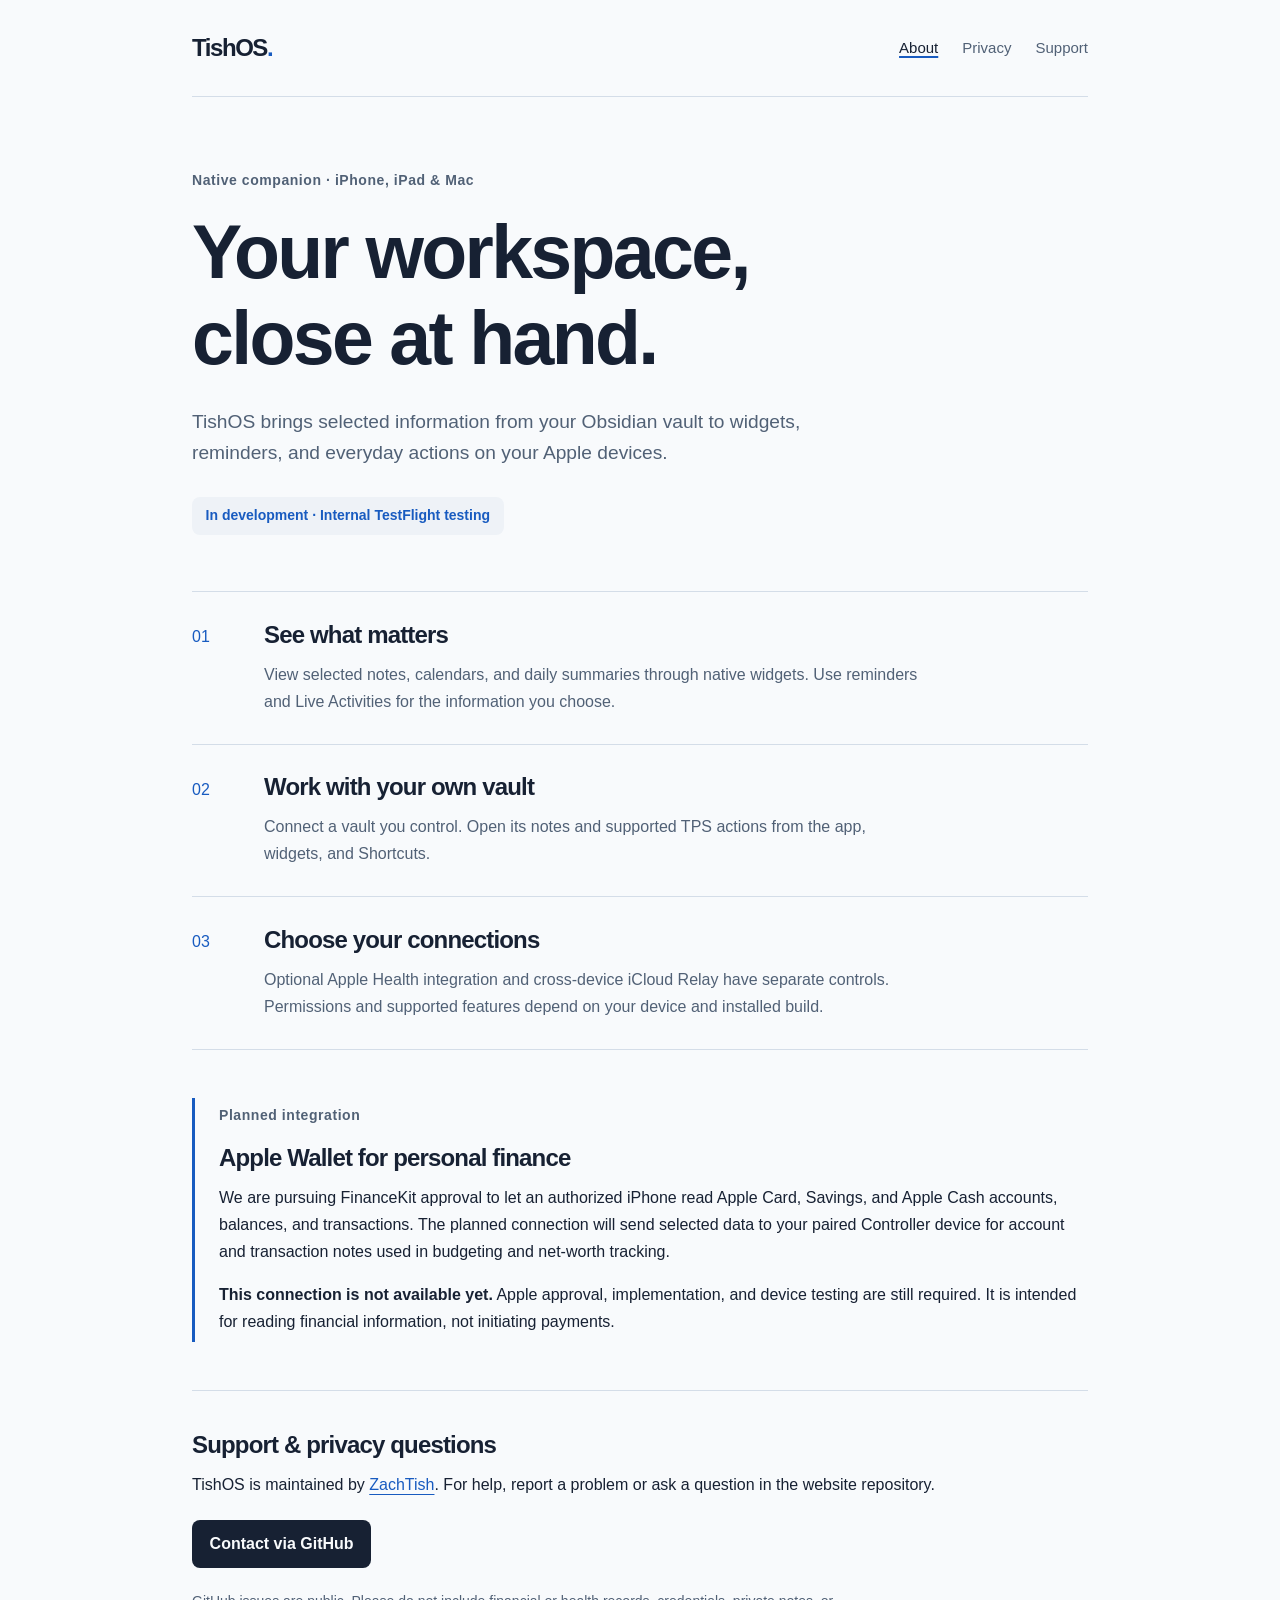
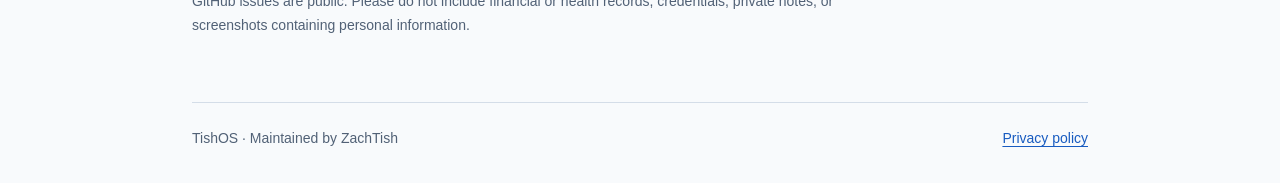
==== docs/index.html @ de70948a "docs: publish TishOS app information and privacy policy" ====
<!doctype html>
<html lang="en">
<head>
  <meta charset="utf-8">
  <meta name="viewport" content="width=device-width, initial-scale=1">
  <meta name="description" content="TishOS is a native companion for a personal Obsidian workspace, with widgets, reminders, and optional connections across your devices.">
  <meta name="referrer" content="no-referrer">
  <title>TishOS — App information</title>
  <link rel="stylesheet" href="styles.css">
</head>
<body>
  <a class="skip-link" href="#main">Skip to content</a>
  <header class="site-header">
    <a class="wordmark" href="./" aria-label="TishOS home">TishOS<span aria-hidden="true">.</span></a>
    <nav aria-label="Main navigation"><a href="./" aria-current="page">About</a><a href="privacy/">Privacy</a><a href="#support">Support</a></nav>
  </header>
  <main id="main">
    <section class="intro" aria-labelledby="title">
      <p class="eyebrow">Native companion · iPhone, iPad &amp; Mac</p>
      <h1 id="title">Your workspace,<br>close at hand.</h1>
      <p class="lead">TishOS brings selected information from your Obsidian vault to widgets, reminders, and everyday actions on your Apple devices.</p>
      <p class="status">In development · Internal TestFlight testing</p>
    </section>
    <section class="feature-list" aria-label="What TishOS does">
      <article><span class="feature-index" aria-hidden="true">01</span><div><h2>See what matters</h2><p>View selected notes, calendars, and daily summaries through native widgets. Use reminders and Live Activities for the information you choose.</p></div></article>
      <article><span class="feature-index" aria-hidden="true">02</span><div><h2>Work with your own vault</h2><p>Connect a vault you control. Open its notes and supported TPS actions from the app, widgets, and Shortcuts.</p></div></article>
      <article><span class="feature-index" aria-hidden="true">03</span><div><h2>Choose your connections</h2><p>Optional Apple Health integration and cross-device iCloud Relay have separate controls. Permissions and supported features depend on your device and installed build.</p></div></article>
    </section>
    <section class="future" aria-labelledby="wallet-title">
      <p class="eyebrow">Planned integration</p>
      <h2 id="wallet-title">Apple Wallet for personal finance</h2>
      <p>We are pursuing FinanceKit approval to let an authorized iPhone read Apple Card, Savings, and Apple Cash accounts, balances, and transactions. The planned connection will send selected data to your paired Controller device for account and transaction notes used in budgeting and net-worth tracking.</p>
      <p><strong>This connection is not available yet.</strong> Apple approval, implementation, and device testing are still required. It is intended for reading financial information, not initiating payments.</p>
    </section>
    <section class="support" id="support" aria-labelledby="support-title">
      <h2 id="support-title">Support &amp; privacy questions</h2>
      <p>TishOS is maintained by <a href="https://github.com/ZachTish">ZachTish</a>. For help, report a problem or ask a question in the website repository.</p>
      <p><a class="button" href="https://github.com/ZachTish/tishos-website/issues/new/choose">Contact via GitHub</a></p>
      <p class="small">GitHub issues are public. Please do not include financial or health records, credentials, private notes, or screenshots containing personal information.</p>
    </section>
  </main>
  <footer><span>TishOS · Maintained by ZachTish</span><a href="privacy/">Privacy policy</a></footer>
</body>
</html>
---- docs/styles.css ----
:root {
  color-scheme: light dark;
  --bg: #f8fafc;
  --surface: #eef2f7;
  --ink: #172133;
  --muted: #516176;
  --line: #d4dde8;
  --accent: #185bc0;
  font-family: -apple-system, BlinkMacSystemFont, "Segoe UI", sans-serif;
  font-size: 100%;
}
* { box-sizing: border-box; }
body { margin: 0; color: var(--ink); background: var(--bg); line-height: 1.7; }
a { color: var(--accent); text-underline-offset: .22em; }
a:hover { text-decoration-thickness: 2px; }
a:focus-visible { outline: 3px solid var(--accent); outline-offset: 5px; border-radius: 3px; }
p, li, a { overflow-wrap: anywhere; }
.site-header, main, footer { width: min(100% - 3rem, 56rem); margin-inline: auto; }
.site-header { display: flex; justify-content: space-between; align-items: center; gap: 1.5rem; padding-block: 1.7rem; border-bottom: 1px solid var(--line); }
.wordmark { color: var(--ink); font-size: 1.5rem; font-weight: 750; letter-spacing: -.06em; text-decoration: none; }
.wordmark span { color: var(--accent); }
nav { display: flex; gap: 1.5rem; flex-wrap: wrap; }
nav a { color: var(--muted); font-size: .9375rem; padding-block: .5rem; text-decoration: none; }
nav a[aria-current="page"] { color: var(--ink); text-decoration: underline; text-decoration-color: var(--accent); text-decoration-thickness: 2px; }
h1, h2 { line-height: 1.15; letter-spacing: -.035em; }
h1 { font-size: clamp(2.6rem, 7vw, 4.7rem); font-weight: 680; margin: .8rem 0 1.5rem; }
h2 { font-size: 1.5rem; margin: 0 0 .75rem; font-weight: 650; }
p { margin: 0 0 1rem; }
.intro { padding-block: 4.5rem 3.5rem; max-width: 44rem; }
.eyebrow { color: var(--muted); font-size: .875rem; font-weight: 600; letter-spacing: .04em; }
.lead { color: var(--muted); font-size: 1.2rem; line-height: 1.65; max-width: 39rem; }
.status { display: inline-block; color: var(--accent); background: var(--surface); font-size: .875rem; font-weight: 600; padding: .45rem .85rem; border-radius: .5rem; margin: .75rem 0 0; }
.feature-list { border-top: 1px solid var(--line); }
.feature-list article { display: grid; grid-template-columns: 3rem 1fr; gap: 1.5rem; padding-block: 1.8rem; border-bottom: 1px solid var(--line); }
.feature-index { font-variant-numeric: tabular-nums; color: var(--accent); padding-top: .15rem; }
.feature-list p { color: var(--muted); margin: 0; max-width: 41rem; }
.future { margin-block: 3rem; border-left: 3px solid var(--accent); padding: .4rem 0 .4rem 1.5rem; }
.future p:last-child { margin-bottom: 0; }
.support { padding-block: 2.5rem 3rem; border-top: 1px solid var(--line); }
.button { display: inline-block; padding: .65rem 1.1rem; margin-block: .4rem; color: var(--bg); background: var(--ink); border-radius: .5rem; font-weight: 600; text-decoration: none; }
.small { font-size: .875rem; color: var(--muted); max-width: 43rem; }
footer { border-top: 1px solid var(--line); padding-block: 1.5rem 2rem; display: flex; flex-wrap: wrap; gap: 1rem; justify-content: space-between; font-size: .875rem; color: var(--muted); }
.policy { max-width: 46rem; padding-bottom: 2rem; }
.policy-heading { padding-block: 3.5rem 1.5rem; }
.policy h1 { font-size: clamp(2.4rem, 6vw, 3.5rem); }
.policy section { margin-top: 2.5rem; }
.policy h2 { font-size: 1.4rem; line-height: 1.35; }
.policy li { padding-left: .25rem; margin-bottom: .65rem; }
.policy ul { padding-left: 1.3rem; }
.skip-link { position: absolute; top: .5rem; left: 1rem; padding: .7rem 1rem; background: var(--bg); border: 2px solid var(--accent); transform: translateY(-200%); z-index: 2; }
.skip-link:focus { transform: translateY(0); }
@media (max-width: 34rem) {
  .site-header, main, footer { width: calc(100% - 2rem); }
  .site-header { gap: .75rem; flex-wrap: wrap; padding-block: 1rem; }
  nav { gap: 1rem; }
  .intro { padding-block: 2.8rem 2.5rem; }
  .feature-list article { grid-template-columns: 1.7rem 1fr; gap: .8rem; }
  .future { padding-left: 1rem; }
  .policy-heading { padding-top: 2.5rem; }
}
@media (prefers-color-scheme: dark) {
  :root { --bg: #121923; --surface: #1c293b; --ink: #eef3fa; --muted: #adbbcd; --line: #344154; --accent: #84b9ff; }
}
@media print {
  :root { color-scheme: light; --bg: white; --ink: black; --muted: #333; --line: #ccc; --accent: #174d8d; }
  .site-header, main, footer { width: 100%; }
  .skip-link, nav { display: none; }
  .policy-heading { padding-top: 1rem; }
  h2 { break-after: avoid; }
}
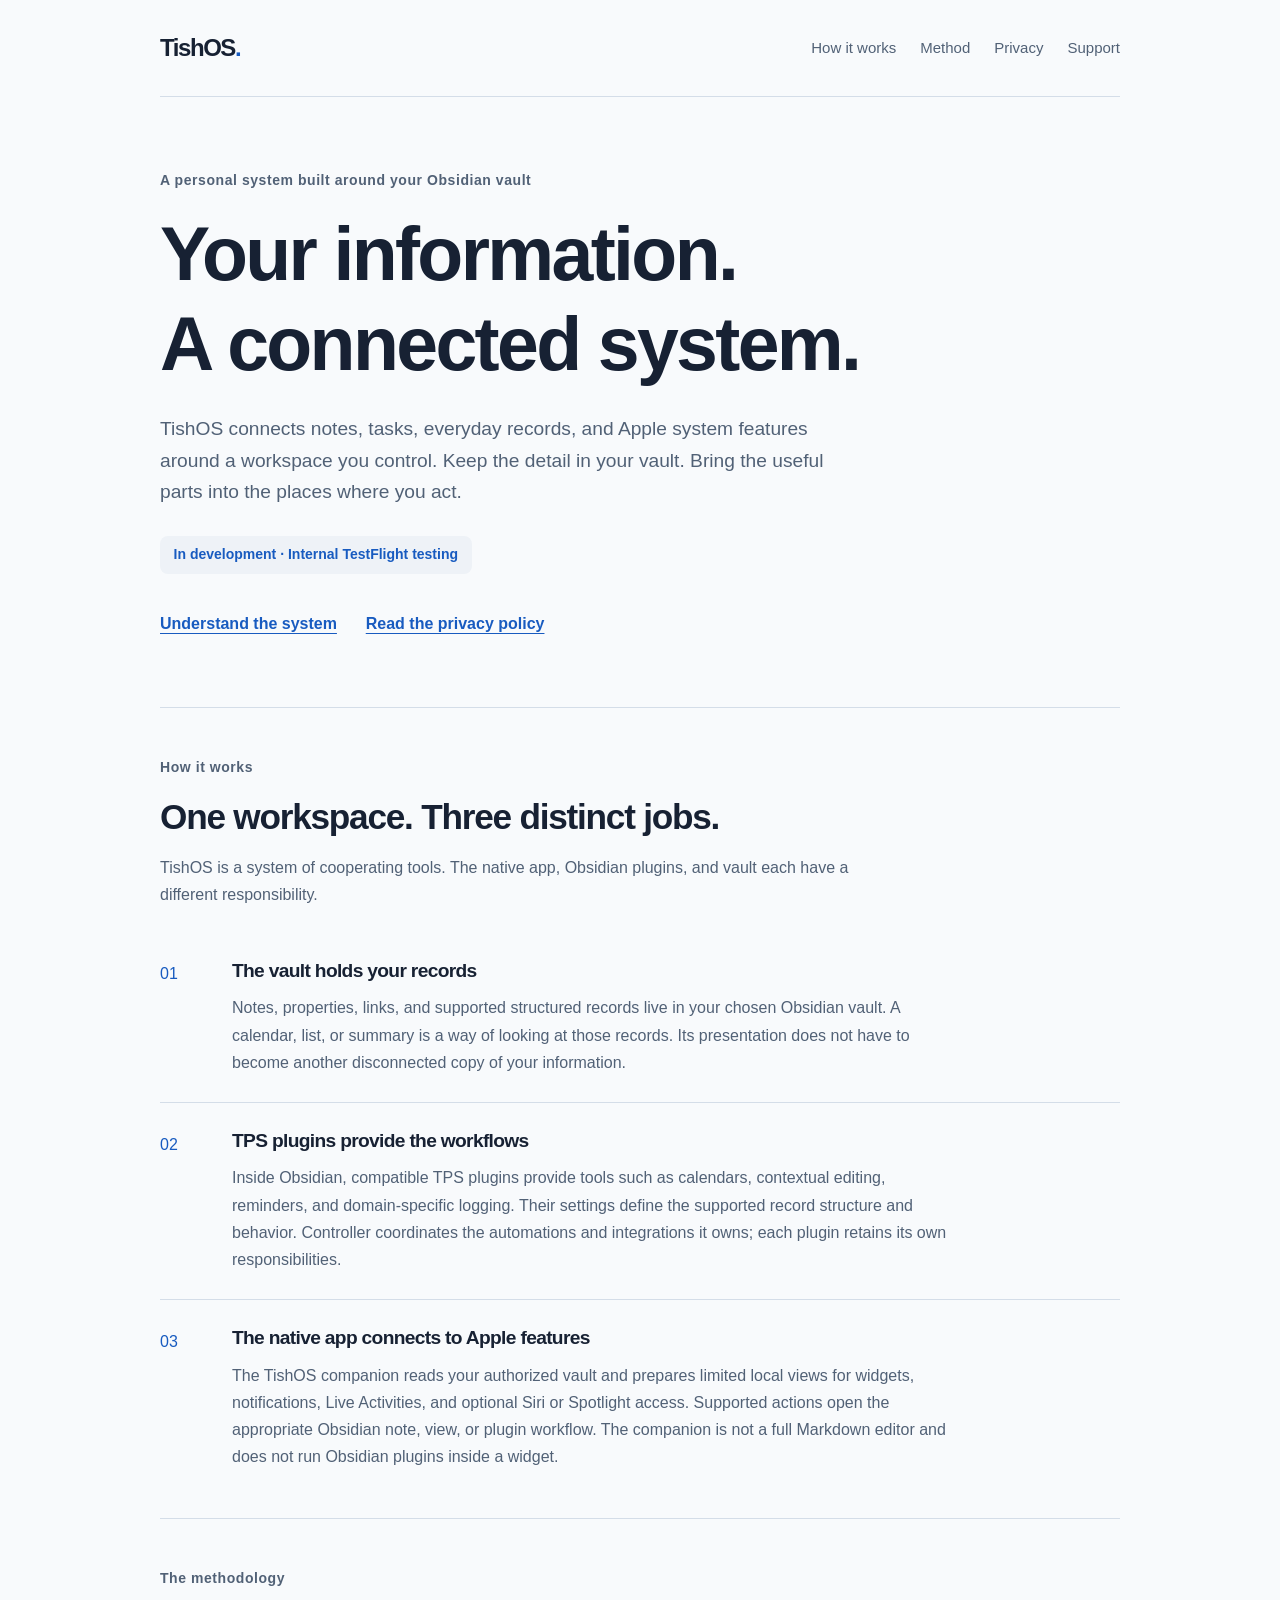
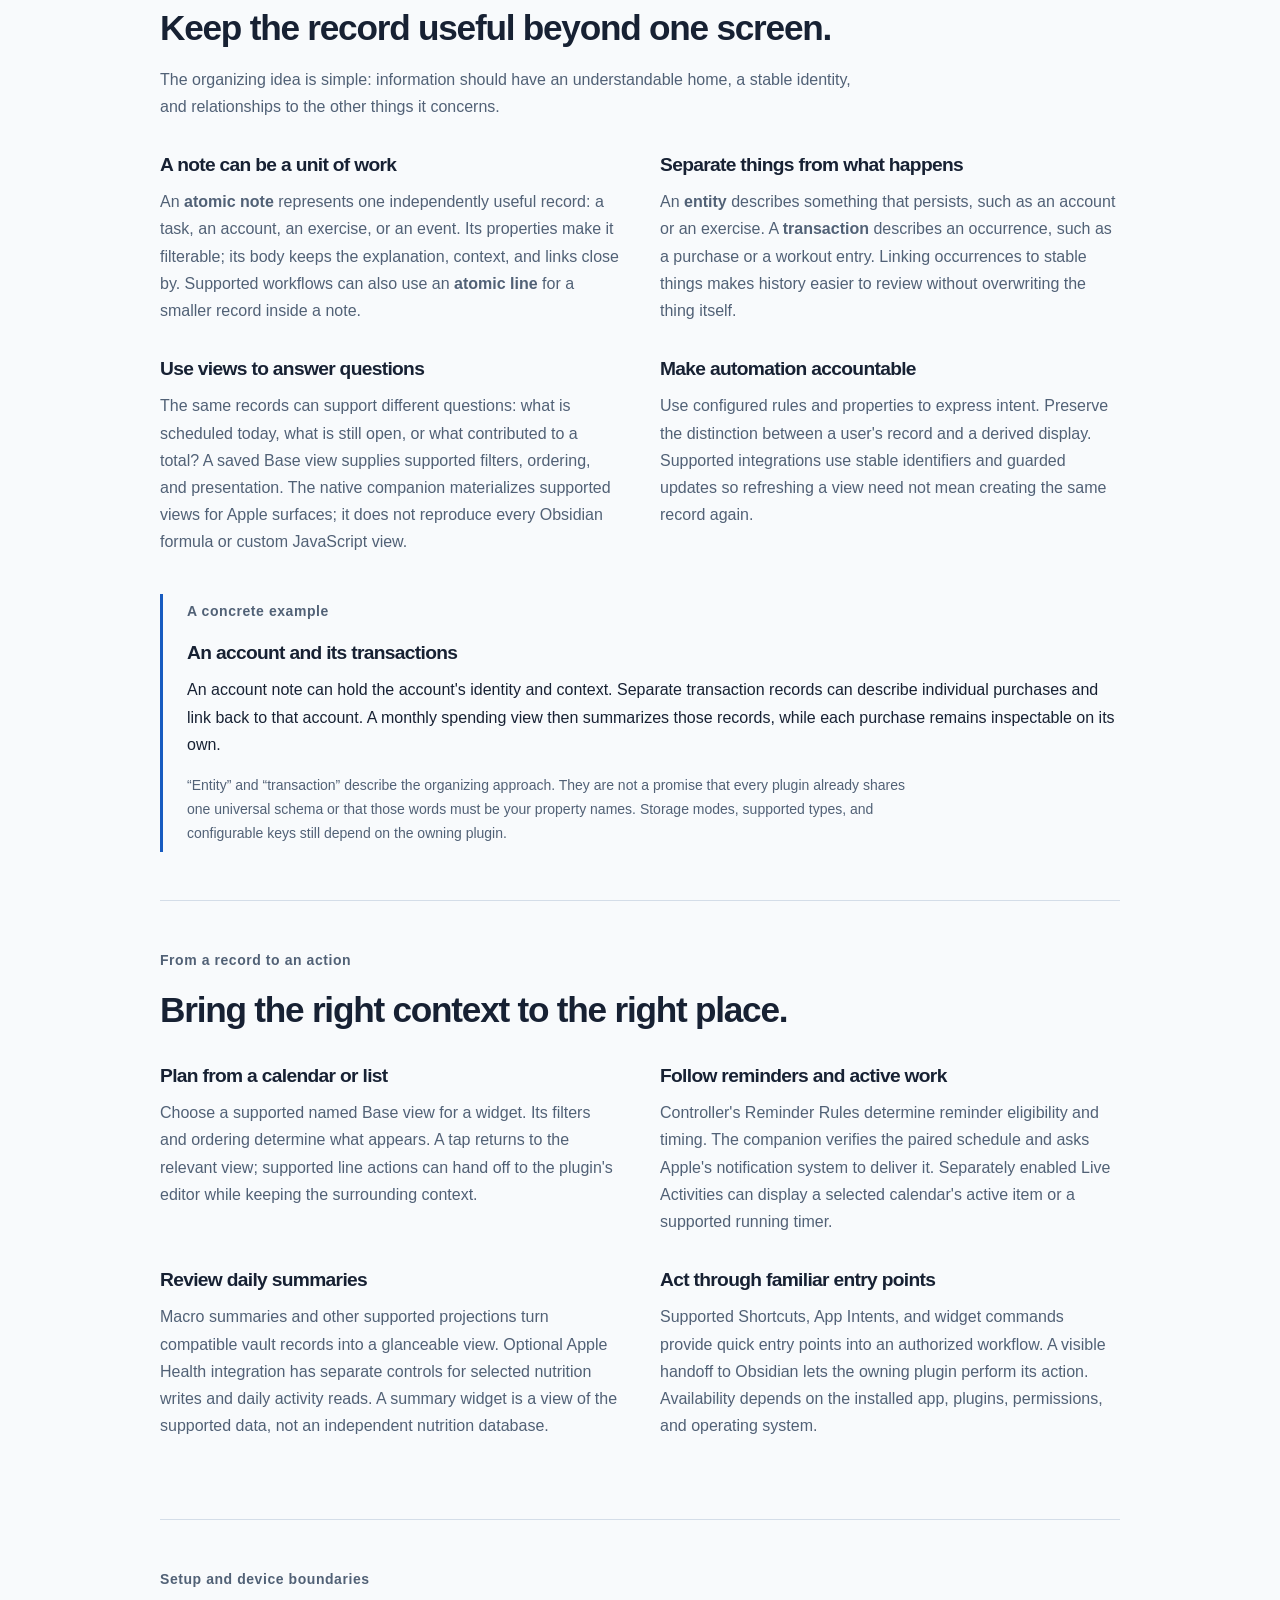
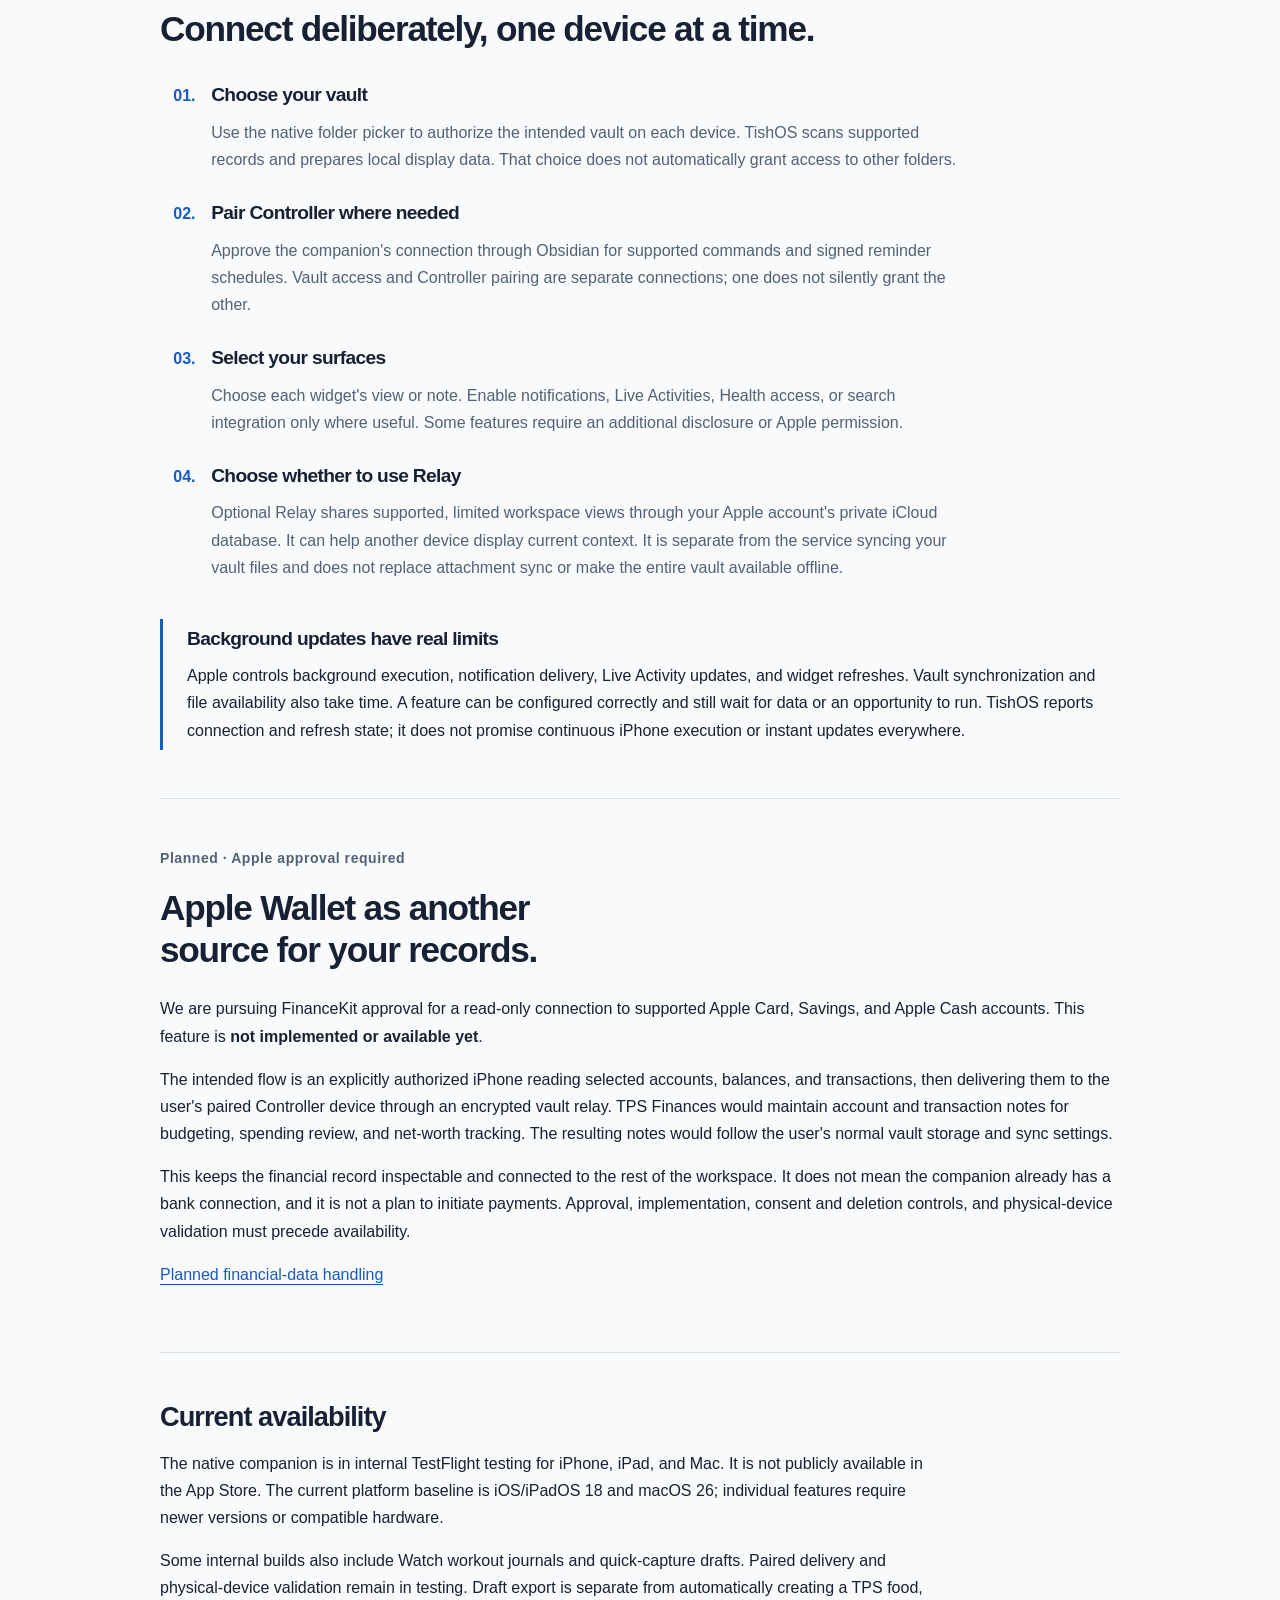
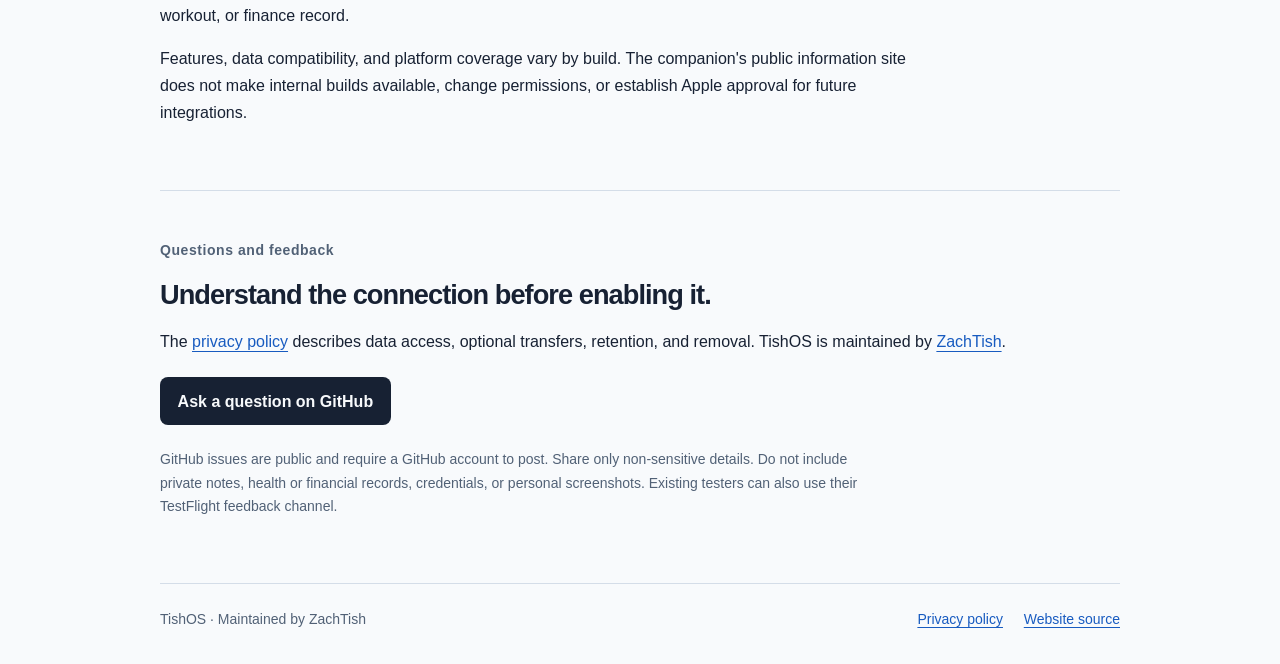
==== commit 41a838e8: "docs: explain TishOS methodology and data lifecycle" ====
--- a/docs/index.html
+++ b/docs/index.html
@@ -3,42 +3,89 @@
 <head>
   <meta charset="utf-8">
   <meta name="viewport" content="width=device-width, initial-scale=1">
-  <meta name="description" content="TishOS is a native companion for a personal Obsidian workspace, with widgets, reminders, and optional connections across your devices.">
+  <meta name="description" content="How TishOS connects an Obsidian workspace to native Apple features: its note-first methodology, configurable workflows, device connections, and privacy choices.">
   <meta name="referrer" content="no-referrer">
-  <title>TishOS — App information</title>
+  <title>TishOS — Your information, connected</title>
   <link rel="stylesheet" href="styles.css">
 </head>
 <body>
   <a class="skip-link" href="#main">Skip to content</a>
   <header class="site-header">
     <a class="wordmark" href="./" aria-label="TishOS home">TishOS<span aria-hidden="true">.</span></a>
-    <nav aria-label="Main navigation"><a href="./" aria-current="page">About</a><a href="privacy/">Privacy</a><a href="#support">Support</a></nav>
+    <nav aria-label="Main navigation"><a href="#how-it-works">How it works</a><a href="#method">Method</a><a href="privacy/">Privacy</a><a href="#support">Support</a></nav>
   </header>
   <main id="main">
     <section class="intro" aria-labelledby="title">
-      <p class="eyebrow">Native companion · iPhone, iPad &amp; Mac</p>
-      <h1 id="title">Your workspace,<br>close at hand.</h1>
-      <p class="lead">TishOS brings selected information from your Obsidian vault to widgets, reminders, and everyday actions on your Apple devices.</p>
+      <p class="eyebrow">A personal system built around your Obsidian vault</p>
+      <h1 id="title">Your information.<br>A connected system.</h1>
+      <p class="lead">TishOS connects notes, tasks, everyday records, and Apple system features around a workspace you control. Keep the detail in your vault. Bring the useful parts into the places where you act.</p>
       <p class="status">In development · Internal TestFlight testing</p>
+      <div class="intro-links"><a href="#how-it-works">Understand the system</a><a href="privacy/">Read the privacy policy</a></div>
     </section>
-    <section class="feature-list" aria-label="What TishOS does">
-      <article><span class="feature-index" aria-hidden="true">01</span><div><h2>See what matters</h2><p>View selected notes, calendars, and daily summaries through native widgets. Use reminders and Live Activities for the information you choose.</p></div></article>
-      <article><span class="feature-index" aria-hidden="true">02</span><div><h2>Work with your own vault</h2><p>Connect a vault you control. Open its notes and supported TPS actions from the app, widgets, and Shortcuts.</p></div></article>
-      <article><span class="feature-index" aria-hidden="true">03</span><div><h2>Choose your connections</h2><p>Optional Apple Health integration and cross-device iCloud Relay have separate controls. Permissions and supported features depend on your device and installed build.</p></div></article>
+
+    <section class="section" id="how-it-works" aria-labelledby="how-title">
+      <div class="section-heading"><p class="eyebrow">How it works</p><h2 id="how-title">One workspace. Three distinct jobs.</h2><p>TishOS is a system of cooperating tools. The native app, Obsidian plugins, and vault each have a different responsibility.</p></div>
+      <div class="feature-list">
+        <article><span class="feature-index" aria-hidden="true">01</span><div><h3>The vault holds your records</h3><p>Notes, properties, links, and supported structured records live in your chosen Obsidian vault. A calendar, list, or summary is a way of looking at those records. Its presentation does not have to become another disconnected copy of your information.</p></div></article>
+        <article><span class="feature-index" aria-hidden="true">02</span><div><h3>TPS plugins provide the workflows</h3><p>Inside Obsidian, compatible TPS plugins provide tools such as calendars, contextual editing, reminders, and domain-specific logging. Their settings define the supported record structure and behavior. Controller coordinates the automations and integrations it owns; each plugin retains its own responsibilities.</p></div></article>
+        <article><span class="feature-index" aria-hidden="true">03</span><div><h3>The native app connects to Apple features</h3><p>The TishOS companion reads your authorized vault and prepares limited local views for widgets, notifications, Live Activities, and optional Siri or Spotlight access. Supported actions open the appropriate Obsidian note, view, or plugin workflow. The companion is not a full Markdown editor and does not run Obsidian plugins inside a widget.</p></div></article>
+      </div>
     </section>
-    <section class="future" aria-labelledby="wallet-title">
-      <p class="eyebrow">Planned integration</p>
-      <h2 id="wallet-title">Apple Wallet for personal finance</h2>
-      <p>We are pursuing FinanceKit approval to let an authorized iPhone read Apple Card, Savings, and Apple Cash accounts, balances, and transactions. The planned connection will send selected data to your paired Controller device for account and transaction notes used in budgeting and net-worth tracking.</p>
-      <p><strong>This connection is not available yet.</strong> Apple approval, implementation, and device testing are still required. It is intended for reading financial information, not initiating payments.</p>
+
+    <section class="section" id="method" aria-labelledby="method-title">
+      <div class="section-heading"><p class="eyebrow">The methodology</p><h2 id="method-title">Keep the record useful beyond one screen.</h2><p>The organizing idea is simple: information should have an understandable home, a stable identity, and relationships to the other things it concerns.</p></div>
+      <div class="principles">
+        <article><h3>A note can be a unit of work</h3><p>An <strong>atomic note</strong> represents one independently useful record: a task, an account, an exercise, or an event. Its properties make it filterable; its body keeps the explanation, context, and links close by. Supported workflows can also use an <strong>atomic line</strong> for a smaller record inside a note.</p></article>
+        <article><h3>Separate things from what happens</h3><p>An <strong>entity</strong> describes something that persists, such as an account or an exercise. A <strong>transaction</strong> describes an occurrence, such as a purchase or a workout entry. Linking occurrences to stable things makes history easier to review without overwriting the thing itself.</p></article>
+        <article><h3>Use views to answer questions</h3><p>The same records can support different questions: what is scheduled today, what is still open, or what contributed to a total? A saved Base view supplies supported filters, ordering, and presentation. The native companion materializes supported views for Apple surfaces; it does not reproduce every Obsidian formula or custom JavaScript view.</p></article>
+        <article><h3>Make automation accountable</h3><p>Use configured rules and properties to express intent. Preserve the distinction between a user's record and a derived display. Supported integrations use stable identifiers and guarded updates so refreshing a view need not mean creating the same record again.</p></article>
+      </div>
+      <div class="example"><p class="eyebrow">A concrete example</p><h3>An account and its transactions</h3><p>An account note can hold the account's identity and context. Separate transaction records can describe individual purchases and link back to that account. A monthly spending view then summarizes those records, while each purchase remains inspectable on its own.</p><p class="small">“Entity” and “transaction” describe the organizing approach. They are not a promise that every plugin already shares one universal schema or that those words must be your property names. Storage modes, supported types, and configurable keys still depend on the owning plugin.</p></div>
     </section>
+
+    <section class="section" id="daily-use" aria-labelledby="daily-title">
+      <div class="section-heading"><p class="eyebrow">From a record to an action</p><h2 id="daily-title">Bring the right context to the right place.</h2></div>
+      <div class="use-cases">
+        <article><h3>Plan from a calendar or list</h3><p>Choose a supported named Base view for a widget. Its filters and ordering determine what appears. A tap returns to the relevant view; supported line actions can hand off to the plugin's editor while keeping the surrounding context.</p></article>
+        <article><h3>Follow reminders and active work</h3><p>Controller's Reminder Rules determine reminder eligibility and timing. The companion verifies the paired schedule and asks Apple's notification system to deliver it. Separately enabled Live Activities can display a selected calendar's active item or a supported running timer.</p></article>
+        <article><h3>Review daily summaries</h3><p>Macro summaries and other supported projections turn compatible vault records into a glanceable view. Optional Apple Health integration has separate controls for selected nutrition writes and daily activity reads. A summary widget is a view of the supported data, not an independent nutrition database.</p></article>
+        <article><h3>Act through familiar entry points</h3><p>Supported Shortcuts, App Intents, and widget commands provide quick entry points into an authorized workflow. A visible handoff to Obsidian lets the owning plugin perform its action. Availability depends on the installed app, plugins, permissions, and operating system.</p></article>
+      </div>
+    </section>
+
+    <section class="section" id="connections" aria-labelledby="connections-title">
+      <div class="section-heading"><p class="eyebrow">Setup and device boundaries</p><h2 id="connections-title">Connect deliberately, one device at a time.</h2></div>
+      <ol class="steps">
+        <li><h3>Choose your vault</h3><p>Use the native folder picker to authorize the intended vault on each device. TishOS scans supported records and prepares local display data. That choice does not automatically grant access to other folders.</p></li>
+        <li><h3>Pair Controller where needed</h3><p>Approve the companion's connection through Obsidian for supported commands and signed reminder schedules. Vault access and Controller pairing are separate connections; one does not silently grant the other.</p></li>
+        <li><h3>Select your surfaces</h3><p>Choose each widget's view or note. Enable notifications, Live Activities, Health access, or search integration only where useful. Some features require an additional disclosure or Apple permission.</p></li>
+        <li><h3>Choose whether to use Relay</h3><p>Optional Relay shares supported, limited workspace views through your Apple account's private iCloud database. It can help another device display current context. It is separate from the service syncing your vault files and does not replace attachment sync or make the entire vault available offline.</p></li>
+      </ol>
+      <aside class="callout"><h3>Background updates have real limits</h3><p>Apple controls background execution, notification delivery, Live Activity updates, and widget refreshes. Vault synchronization and file availability also take time. A feature can be configured correctly and still wait for data or an opportunity to run. TishOS reports connection and refresh state; it does not promise continuous iPhone execution or instant updates everywhere.</p></aside>
+    </section>
+
+    <section class="section" id="finance" aria-labelledby="finance-title">
+      <div class="section-heading"><p class="eyebrow">Planned · Apple approval required</p><h2 id="finance-title">Apple Wallet as another source for your records.</h2></div>
+      <p>We are pursuing FinanceKit approval for a read-only connection to supported Apple Card, Savings, and Apple Cash accounts. This feature is <strong>not implemented or available yet</strong>.</p>
+      <p>The intended flow is an explicitly authorized iPhone reading selected accounts, balances, and transactions, then delivering them to the user's paired Controller device through an encrypted vault relay. TPS Finances would maintain account and transaction notes for budgeting, spending review, and net-worth tracking. The resulting notes would follow the user's normal vault storage and sync settings.</p>
+      <p>This keeps the financial record inspectable and connected to the rest of the workspace. It does not mean the companion already has a bank connection, and it is not a plan to initiate payments. Approval, implementation, consent and deletion controls, and physical-device validation must precede availability.</p>
+      <p><a href="privacy/#financekit">Planned financial-data handling</a></p>
+    </section>
+
+    <section class="section availability" aria-labelledby="availability-title">
+      <h2 id="availability-title">Current availability</h2>
+      <p>The native companion is in internal TestFlight testing for iPhone, iPad, and Mac. It is not publicly available in the App Store. The current platform baseline is iOS/iPadOS 18 and macOS 26; individual features require newer versions or compatible hardware.</p>
+      <p>Some internal builds also include Watch workout journals and quick-capture drafts. Paired delivery and physical-device validation remain in testing. Draft export is separate from automatically creating a TPS food, workout, or finance record.</p>
+      <p>Features, data compatibility, and platform coverage vary by build. The companion's public information site does not make internal builds available, change permissions, or establish Apple approval for future integrations.</p>
+    </section>
+
     <section class="support" id="support" aria-labelledby="support-title">
-      <h2 id="support-title">Support &amp; privacy questions</h2>
-      <p>TishOS is maintained by <a href="https://github.com/ZachTish">ZachTish</a>. For help, report a problem or ask a question in the website repository.</p>
-      <p><a class="button" href="https://github.com/ZachTish/tishos-website/issues/new/choose">Contact via GitHub</a></p>
-      <p class="small">GitHub issues are public. Please do not include financial or health records, credentials, private notes, or screenshots containing personal information.</p>
+      <p class="eyebrow">Questions and feedback</p><h2 id="support-title">Understand the connection before enabling it.</h2>
+      <p>The <a href="privacy/">privacy policy</a> describes data access, optional transfers, retention, and removal. TishOS is maintained by <a href="https://github.com/ZachTish">ZachTish</a>.</p>
+      <p><a class="button" href="https://github.com/ZachTish/tishos-website/issues/new/choose">Ask a question on GitHub</a></p>
+      <p class="small">GitHub issues are public and require a GitHub account to post. Share only non-sensitive details. Do not include private notes, health or financial records, credentials, or personal screenshots. Existing testers can also use their TestFlight feedback channel.</p>
     </section>
   </main>
-  <footer><span>TishOS · Maintained by ZachTish</span><a href="privacy/">Privacy policy</a></footer>
+  <footer><span>TishOS · Maintained by ZachTish</span><div><a href="privacy/">Privacy policy</a><a href="https://github.com/ZachTish/tishos-website">Website source</a></div></footer>
 </body>
 </html>
--- a/docs/styles.css
+++ b/docs/styles.css
@@ -13,50 +13,93 @@
 body { margin: 0; color: var(--ink); background: var(--bg); line-height: 1.7; }
 a { color: var(--accent); text-underline-offset: .22em; }
 a:hover { text-decoration-thickness: 2px; }
-a:focus-visible { outline: 3px solid var(--accent); outline-offset: 5px; border-radius: 3px; }
-p, li, a { overflow-wrap: anywhere; }
-.site-header, main, footer { width: min(100% - 3rem, 56rem); margin-inline: auto; }
+a:focus-visible, .table-scroll:focus-visible { outline: 3px solid var(--accent); outline-offset: 5px; border-radius: 3px; }
+p, li, a, td, th, dd { overflow-wrap: anywhere; }
+[id] { scroll-margin-top: 1.5rem; }
+.site-header, main, footer { width: min(100% - 3rem, 60rem); margin-inline: auto; }
 .site-header { display: flex; justify-content: space-between; align-items: center; gap: 1.5rem; padding-block: 1.7rem; border-bottom: 1px solid var(--line); }
 .wordmark { color: var(--ink); font-size: 1.5rem; font-weight: 750; letter-spacing: -.06em; text-decoration: none; }
 .wordmark span { color: var(--accent); }
-nav { display: flex; gap: 1.5rem; flex-wrap: wrap; }
-nav a { color: var(--muted); font-size: .9375rem; padding-block: .5rem; text-decoration: none; }
-nav a[aria-current="page"] { color: var(--ink); text-decoration: underline; text-decoration-color: var(--accent); text-decoration-thickness: 2px; }
-h1, h2 { line-height: 1.15; letter-spacing: -.035em; }
+.site-header nav { display: flex; gap: 1.5rem; flex-wrap: wrap; }
+.site-header nav a { color: var(--muted); font-size: .9375rem; padding-block: .5rem; text-decoration: none; }
+.site-header nav a[aria-current="page"] { color: var(--ink); text-decoration: underline; text-decoration-color: var(--accent); text-decoration-thickness: 2px; }
+h1, h2, h3 { line-height: 1.2; letter-spacing: -.035em; text-wrap: balance; }
 h1 { font-size: clamp(2.6rem, 7vw, 4.7rem); font-weight: 680; margin: .8rem 0 1.5rem; }
-h2 { font-size: 1.5rem; margin: 0 0 .75rem; font-weight: 650; }
+h2 { font-size: 1.7rem; margin: 0 0 1rem; font-weight: 650; }
+h3 { font-size: 1.2rem; line-height: 1.35; margin: 0 0 .65rem; font-weight: 650; }
 p { margin: 0 0 1rem; }
-.intro { padding-block: 4.5rem 3.5rem; max-width: 44rem; }
+.intro { padding-block: 4.5rem 4rem; max-width: 47rem; }
 .eyebrow { color: var(--muted); font-size: .875rem; font-weight: 600; letter-spacing: .04em; }
-.lead { color: var(--muted); font-size: 1.2rem; line-height: 1.65; max-width: 39rem; }
+.lead { color: var(--muted); font-size: 1.2rem; line-height: 1.65; max-width: 43rem; }
 .status { display: inline-block; color: var(--accent); background: var(--surface); font-size: .875rem; font-weight: 600; padding: .45rem .85rem; border-radius: .5rem; margin: .75rem 0 0; }
-.feature-list { border-top: 1px solid var(--line); }
-.feature-list article { display: grid; grid-template-columns: 3rem 1fr; gap: 1.5rem; padding-block: 1.8rem; border-bottom: 1px solid var(--line); }
+.intro-links { display: flex; flex-wrap: wrap; gap: .8rem 1.8rem; margin-top: 1.8rem; }
+.intro-links a { padding-block: .4rem; font-weight: 600; }
+.section { padding-block: 3rem; border-top: 1px solid var(--line); }
+.section-heading { max-width: 45rem; margin-bottom: 1.5rem; }
+.section-heading h2 { font-size: clamp(1.8rem, 4vw, 2.2rem); }
+.section-heading > p:last-child { color: var(--muted); }
+.feature-list article { display: grid; grid-template-columns: 3rem 1fr; gap: 1.5rem; padding-block: 1.6rem; border-bottom: 1px solid var(--line); }
+.feature-list article:last-child { border-bottom: 0; padding-bottom: 0; }
 .feature-index { font-variant-numeric: tabular-nums; color: var(--accent); padding-top: .15rem; }
-.feature-list p { color: var(--muted); margin: 0; max-width: 41rem; }
-.future { margin-block: 3rem; border-left: 3px solid var(--accent); padding: .4rem 0 .4rem 1.5rem; }
-.future p:last-child { margin-bottom: 0; }
-.support { padding-block: 2.5rem 3rem; border-top: 1px solid var(--line); }
+.feature-list p { color: var(--muted); margin: 0; max-width: 45rem; }
+.principles, .use-cases { display: grid; grid-template-columns: repeat(2, minmax(0, 1fr)); gap: 2rem 2.5rem; margin-block: 2rem; }
+.principles article, .use-cases article { min-width: 0; }
+.principles p, .use-cases p { margin-bottom: 0; color: var(--muted); }
+.example, .callout { border-left: 3px solid var(--accent); padding: .4rem 0 .4rem 1.5rem; margin-top: 2.4rem; }
+.example p:last-child, .callout p:last-child { margin-bottom: 0; }
+.steps { list-style: decimal-leading-zero; padding-left: 2.5rem; margin-top: 2rem; }
+.steps li { padding-left: .7rem; margin-bottom: 1.7rem; }
+.steps li::marker { color: var(--accent); font-variant-numeric: tabular-nums; font-weight: 600; }
+.steps p { color: var(--muted); max-width: 47rem; }
+.availability p { max-width: 49rem; }
+.support { padding-block: 3rem; border-top: 1px solid var(--line); }
+.support h2 { max-width: 41rem; }
 .button { display: inline-block; padding: .65rem 1.1rem; margin-block: .4rem; color: var(--bg); background: var(--ink); border-radius: .5rem; font-weight: 600; text-decoration: none; }
-.small { font-size: .875rem; color: var(--muted); max-width: 43rem; }
+.small { font-size: .875rem; color: var(--muted); max-width: 45rem; }
 footer { border-top: 1px solid var(--line); padding-block: 1.5rem 2rem; display: flex; flex-wrap: wrap; gap: 1rem; justify-content: space-between; font-size: .875rem; color: var(--muted); }
-.policy { max-width: 46rem; padding-bottom: 2rem; }
+footer div { display: flex; flex-wrap: wrap; gap: 1.3rem; }
+.policy { max-width: 49rem; padding-bottom: 2rem; }
 .policy-heading { padding-block: 3.5rem 1.5rem; }
 .policy h1 { font-size: clamp(2.4rem, 6vw, 3.5rem); }
-.policy section { margin-top: 2.5rem; }
+.policy section { margin-top: 3rem; padding-top: 1.5rem; border-top: 1px solid var(--line); }
 .policy h2 { font-size: 1.4rem; line-height: 1.35; }
+.policy h3 { font-size: 1.1rem; margin-top: 1.5rem; }
 .policy li { padding-left: .25rem; margin-bottom: .65rem; }
 .policy ul { padding-left: 1.3rem; }
+.policy-summary { background: var(--surface); padding: 1.6rem; margin-block: 2rem; border-radius: .65rem; }
+.policy-summary ul { margin-bottom: 0; }
+.contents { padding-block: .5rem; }
+.contents ol { display: grid; grid-template-columns: repeat(2, minmax(0, 1fr)); gap: .5rem 2rem; padding-left: 1.5rem; }
+.contents a { font-size: .9375rem; padding-block: .2rem; display: inline-block; }
+.contents li { margin-bottom: 0; }
+.table-scroll { max-width: 100%; overflow-x: auto; margin-block: 1.5rem; border: 1px solid var(--line); border-radius: .5rem; }
+table { width: 100%; border-collapse: collapse; font-size: .9375rem; }
+caption { text-align: left; padding: .8rem 1rem; font-weight: 600; background: var(--surface); }
+th, td { padding: 1rem; text-align: left; vertical-align: top; border-bottom: 1px solid var(--line); }
+thead th { background: var(--surface); }
+tbody th { width: 28%; font-weight: 600; }
+tbody tr:last-child th, tbody tr:last-child td { border-bottom: 0; }
+.retention-list { margin-block: 1.5rem; }
+.retention-list div { padding: 1.1rem 0; border-bottom: 1px solid var(--line); }
+.retention-list div:first-child { border-top: 1px solid var(--line); }
+dt { font-weight: 650; margin-bottom: .4rem; }
+dd { margin: 0; }
 .skip-link { position: absolute; top: .5rem; left: 1rem; padding: .7rem 1rem; background: var(--bg); border: 2px solid var(--accent); transform: translateY(-200%); z-index: 2; }
 .skip-link:focus { transform: translateY(0); }
-@media (max-width: 34rem) {
+@media (max-width: 42rem) {
   .site-header, main, footer { width: calc(100% - 2rem); }
-  .site-header { gap: .75rem; flex-wrap: wrap; padding-block: 1rem; }
-  nav { gap: 1rem; }
+  .site-header { gap: .6rem 1.5rem; flex-wrap: wrap; padding-block: 1rem; }
+  .site-header nav { gap: .25rem 1.1rem; }
   .intro { padding-block: 2.8rem 2.5rem; }
+  .section { padding-block: 2.4rem; }
   .feature-list article { grid-template-columns: 1.7rem 1fr; gap: .8rem; }
-  .future { padding-left: 1rem; }
+  .principles, .use-cases { grid-template-columns: 1fr; gap: 1.6rem; }
+  .example, .callout { padding-left: 1rem; }
   .policy-heading { padding-top: 2.5rem; }
+  .contents ol { grid-template-columns: 1fr; gap: .4rem; }
+  .policy-summary { padding: 1.2rem; }
+  th, td { padding: .8rem .65rem; }
+  tbody th { width: 31%; }
 }
 @media (prefers-color-scheme: dark) {
   :root { --bg: #121923; --surface: #1c293b; --ink: #eef3fa; --muted: #adbbcd; --line: #344154; --accent: #84b9ff; }
@@ -64,7 +107,8 @@
 @media print {
   :root { color-scheme: light; --bg: white; --ink: black; --muted: #333; --line: #ccc; --accent: #174d8d; }
   .site-header, main, footer { width: 100%; }
-  .skip-link, nav { display: none; }
+  .skip-link, nav, .intro-links { display: none; }
   .policy-heading { padding-top: 1rem; }
-  h2 { break-after: avoid; }
+  h2, h3, dt { break-after: avoid; }
+  .table-scroll { overflow: visible; }
 }
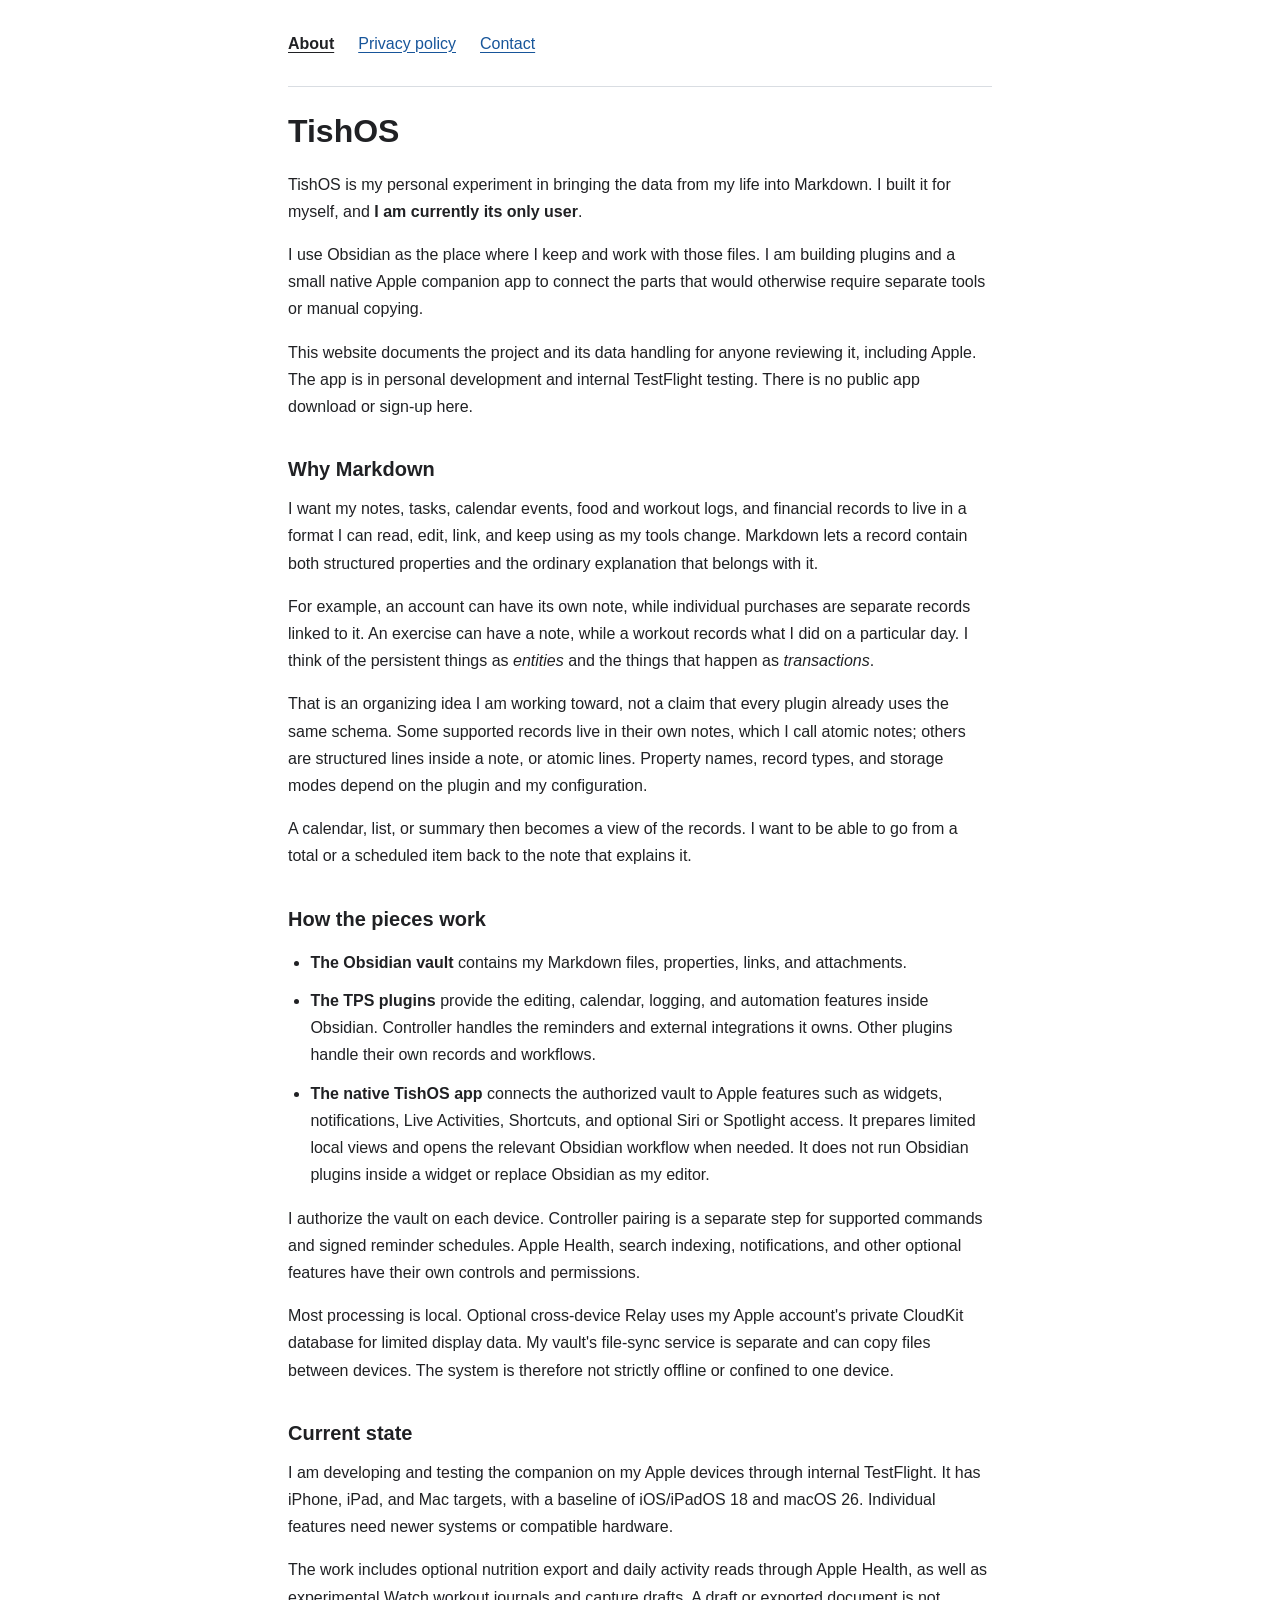
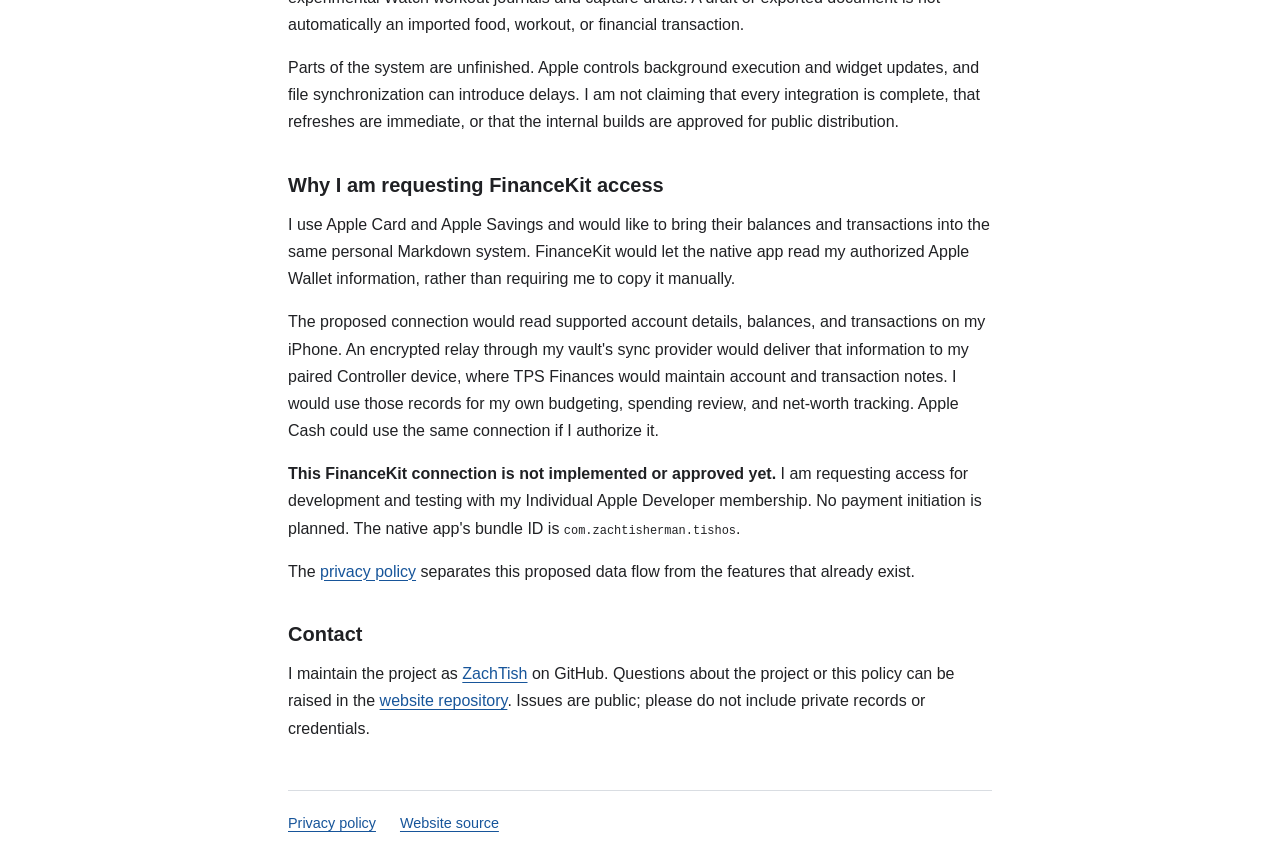
==== commit 1704c080: "docs: present TishOS as a single-user personal experiment" ====
--- a/docs/index.html
+++ b/docs/index.html
@@ -3,89 +3,54 @@
 <head>
   <meta charset="utf-8">
   <meta name="viewport" content="width=device-width, initial-scale=1">
-  <meta name="description" content="How TishOS connects an Obsidian workspace to native Apple features: its note-first methodology, configurable workflows, device connections, and privacy choices.">
+  <meta name="description" content="TishOS is a personal experiment in organizing my life's data in Markdown. I am its developer and only current user.">
   <meta name="referrer" content="no-referrer">
-  <title>TishOS — Your information, connected</title>
+  <title>TishOS — A personal Markdown experiment</title>
   <link rel="stylesheet" href="styles.css">
 </head>
 <body>
   <a class="skip-link" href="#main">Skip to content</a>
-  <header class="site-header">
-    <a class="wordmark" href="./" aria-label="TishOS home">TishOS<span aria-hidden="true">.</span></a>
-    <nav aria-label="Main navigation"><a href="#how-it-works">How it works</a><a href="#method">Method</a><a href="privacy/">Privacy</a><a href="#support">Support</a></nav>
-  </header>
+  <header><nav aria-label="Main navigation"><a href="./" aria-current="page">About</a><a href="privacy/">Privacy policy</a><a href="#contact">Contact</a></nav></header>
   <main id="main">
-    <section class="intro" aria-labelledby="title">
-      <p class="eyebrow">A personal system built around your Obsidian vault</p>
-      <h1 id="title">Your information.<br>A connected system.</h1>
-      <p class="lead">TishOS connects notes, tasks, everyday records, and Apple system features around a workspace you control. Keep the detail in your vault. Bring the useful parts into the places where you act.</p>
-      <p class="status">In development · Internal TestFlight testing</p>
-      <div class="intro-links"><a href="#how-it-works">Understand the system</a><a href="privacy/">Read the privacy policy</a></div>
+    <h1>TishOS</h1>
+    <p>TishOS is my personal experiment in bringing the data from my life into Markdown. I built it for myself, and <strong>I am currently its only user</strong>.</p>
+    <p>I use Obsidian as the place where I keep and work with those files. I am building plugins and a small native Apple companion app to connect the parts that would otherwise require separate tools or manual copying.</p>
+    <p>This website documents the project and its data handling for anyone reviewing it, including Apple. The app is in personal development and internal TestFlight testing. There is no public app download or sign-up here.</p>
+
+    <section aria-labelledby="why"><h2 id="why">Why Markdown</h2>
+      <p>I want my notes, tasks, calendar events, food and workout logs, and financial records to live in a format I can read, edit, link, and keep using as my tools change. Markdown lets a record contain both structured properties and the ordinary explanation that belongs with it.</p>
+      <p>For example, an account can have its own note, while individual purchases are separate records linked to it. An exercise can have a note, while a workout records what I did on a particular day. I think of the persistent things as <em>entities</em> and the things that happen as <em>transactions</em>.</p>
+      <p>That is an organizing idea I am working toward, not a claim that every plugin already uses the same schema. Some supported records live in their own notes, which I call atomic notes; others are structured lines inside a note, or atomic lines. Property names, record types, and storage modes depend on the plugin and my configuration.</p>
+      <p>A calendar, list, or summary then becomes a view of the records. I want to be able to go from a total or a scheduled item back to the note that explains it.</p>
     </section>
 
-    <section class="section" id="how-it-works" aria-labelledby="how-title">
-      <div class="section-heading"><p class="eyebrow">How it works</p><h2 id="how-title">One workspace. Three distinct jobs.</h2><p>TishOS is a system of cooperating tools. The native app, Obsidian plugins, and vault each have a different responsibility.</p></div>
-      <div class="feature-list">
-        <article><span class="feature-index" aria-hidden="true">01</span><div><h3>The vault holds your records</h3><p>Notes, properties, links, and supported structured records live in your chosen Obsidian vault. A calendar, list, or summary is a way of looking at those records. Its presentation does not have to become another disconnected copy of your information.</p></div></article>
-        <article><span class="feature-index" aria-hidden="true">02</span><div><h3>TPS plugins provide the workflows</h3><p>Inside Obsidian, compatible TPS plugins provide tools such as calendars, contextual editing, reminders, and domain-specific logging. Their settings define the supported record structure and behavior. Controller coordinates the automations and integrations it owns; each plugin retains its own responsibilities.</p></div></article>
-        <article><span class="feature-index" aria-hidden="true">03</span><div><h3>The native app connects to Apple features</h3><p>The TishOS companion reads your authorized vault and prepares limited local views for widgets, notifications, Live Activities, and optional Siri or Spotlight access. Supported actions open the appropriate Obsidian note, view, or plugin workflow. The companion is not a full Markdown editor and does not run Obsidian plugins inside a widget.</p></div></article>
-      </div>
+    <section aria-labelledby="how"><h2 id="how">How the pieces work</h2>
+      <ul>
+        <li><strong>The Obsidian vault</strong> contains my Markdown files, properties, links, and attachments.</li>
+        <li><strong>The TPS plugins</strong> provide the editing, calendar, logging, and automation features inside Obsidian. Controller handles the reminders and external integrations it owns. Other plugins handle their own records and workflows.</li>
+        <li><strong>The native TishOS app</strong> connects the authorized vault to Apple features such as widgets, notifications, Live Activities, Shortcuts, and optional Siri or Spotlight access. It prepares limited local views and opens the relevant Obsidian workflow when needed. It does not run Obsidian plugins inside a widget or replace Obsidian as my editor.</li>
+      </ul>
+      <p>I authorize the vault on each device. Controller pairing is a separate step for supported commands and signed reminder schedules. Apple Health, search indexing, notifications, and other optional features have their own controls and permissions.</p>
+      <p>Most processing is local. Optional cross-device Relay uses my Apple account's private CloudKit database for limited display data. My vault's file-sync service is separate and can copy files between devices. The system is therefore not strictly offline or confined to one device.</p>
     </section>
 
-    <section class="section" id="method" aria-labelledby="method-title">
-      <div class="section-heading"><p class="eyebrow">The methodology</p><h2 id="method-title">Keep the record useful beyond one screen.</h2><p>The organizing idea is simple: information should have an understandable home, a stable identity, and relationships to the other things it concerns.</p></div>
-      <div class="principles">
-        <article><h3>A note can be a unit of work</h3><p>An <strong>atomic note</strong> represents one independently useful record: a task, an account, an exercise, or an event. Its properties make it filterable; its body keeps the explanation, context, and links close by. Supported workflows can also use an <strong>atomic line</strong> for a smaller record inside a note.</p></article>
-        <article><h3>Separate things from what happens</h3><p>An <strong>entity</strong> describes something that persists, such as an account or an exercise. A <strong>transaction</strong> describes an occurrence, such as a purchase or a workout entry. Linking occurrences to stable things makes history easier to review without overwriting the thing itself.</p></article>
-        <article><h3>Use views to answer questions</h3><p>The same records can support different questions: what is scheduled today, what is still open, or what contributed to a total? A saved Base view supplies supported filters, ordering, and presentation. The native companion materializes supported views for Apple surfaces; it does not reproduce every Obsidian formula or custom JavaScript view.</p></article>
-        <article><h3>Make automation accountable</h3><p>Use configured rules and properties to express intent. Preserve the distinction between a user's record and a derived display. Supported integrations use stable identifiers and guarded updates so refreshing a view need not mean creating the same record again.</p></article>
-      </div>
-      <div class="example"><p class="eyebrow">A concrete example</p><h3>An account and its transactions</h3><p>An account note can hold the account's identity and context. Separate transaction records can describe individual purchases and link back to that account. A monthly spending view then summarizes those records, while each purchase remains inspectable on its own.</p><p class="small">“Entity” and “transaction” describe the organizing approach. They are not a promise that every plugin already shares one universal schema or that those words must be your property names. Storage modes, supported types, and configurable keys still depend on the owning plugin.</p></div>
+    <section aria-labelledby="status"><h2 id="status">Current state</h2>
+      <p>I am developing and testing the companion on my Apple devices through internal TestFlight. It has iPhone, iPad, and Mac targets, with a baseline of iOS/iPadOS 18 and macOS 26. Individual features need newer systems or compatible hardware.</p>
+      <p>The work includes optional nutrition export and daily activity reads through Apple Health, as well as experimental Watch workout journals and capture drafts. A draft or exported document is not automatically an imported food, workout, or financial transaction.</p>
+      <p>Parts of the system are unfinished. Apple controls background execution and widget updates, and file synchronization can introduce delays. I am not claiming that every integration is complete, that refreshes are immediate, or that the internal builds are approved for public distribution.</p>
     </section>
 
-    <section class="section" id="daily-use" aria-labelledby="daily-title">
-      <div class="section-heading"><p class="eyebrow">From a record to an action</p><h2 id="daily-title">Bring the right context to the right place.</h2></div>
-      <div class="use-cases">
-        <article><h3>Plan from a calendar or list</h3><p>Choose a supported named Base view for a widget. Its filters and ordering determine what appears. A tap returns to the relevant view; supported line actions can hand off to the plugin's editor while keeping the surrounding context.</p></article>
-        <article><h3>Follow reminders and active work</h3><p>Controller's Reminder Rules determine reminder eligibility and timing. The companion verifies the paired schedule and asks Apple's notification system to deliver it. Separately enabled Live Activities can display a selected calendar's active item or a supported running timer.</p></article>
-        <article><h3>Review daily summaries</h3><p>Macro summaries and other supported projections turn compatible vault records into a glanceable view. Optional Apple Health integration has separate controls for selected nutrition writes and daily activity reads. A summary widget is a view of the supported data, not an independent nutrition database.</p></article>
-        <article><h3>Act through familiar entry points</h3><p>Supported Shortcuts, App Intents, and widget commands provide quick entry points into an authorized workflow. A visible handoff to Obsidian lets the owning plugin perform its action. Availability depends on the installed app, plugins, permissions, and operating system.</p></article>
-      </div>
+    <section aria-labelledby="financekit"><h2 id="financekit">Why I am requesting FinanceKit access</h2>
+      <p>I use Apple Card and Apple Savings and would like to bring their balances and transactions into the same personal Markdown system. FinanceKit would let the native app read my authorized Apple Wallet information, rather than requiring me to copy it manually.</p>
+      <p>The proposed connection would read supported account details, balances, and transactions on my iPhone. An encrypted relay through my vault's sync provider would deliver that information to my paired Controller device, where TPS Finances would maintain account and transaction notes. I would use those records for my own budgeting, spending review, and net-worth tracking. Apple Cash could use the same connection if I authorize it.</p>
+      <p><strong>This FinanceKit connection is not implemented or approved yet.</strong> I am requesting access for development and testing with my Individual Apple Developer membership. No payment initiation is planned. The native app's bundle ID is <code>com.zachtisherman.tishos</code>.</p>
+      <p>The <a href="privacy/#financekit">privacy policy</a> separates this proposed data flow from the features that already exist.</p>
     </section>
 
-    <section class="section" id="connections" aria-labelledby="connections-title">
-      <div class="section-heading"><p class="eyebrow">Setup and device boundaries</p><h2 id="connections-title">Connect deliberately, one device at a time.</h2></div>
-      <ol class="steps">
-        <li><h3>Choose your vault</h3><p>Use the native folder picker to authorize the intended vault on each device. TishOS scans supported records and prepares local display data. That choice does not automatically grant access to other folders.</p></li>
-        <li><h3>Pair Controller where needed</h3><p>Approve the companion's connection through Obsidian for supported commands and signed reminder schedules. Vault access and Controller pairing are separate connections; one does not silently grant the other.</p></li>
-        <li><h3>Select your surfaces</h3><p>Choose each widget's view or note. Enable notifications, Live Activities, Health access, or search integration only where useful. Some features require an additional disclosure or Apple permission.</p></li>
-        <li><h3>Choose whether to use Relay</h3><p>Optional Relay shares supported, limited workspace views through your Apple account's private iCloud database. It can help another device display current context. It is separate from the service syncing your vault files and does not replace attachment sync or make the entire vault available offline.</p></li>
-      </ol>
-      <aside class="callout"><h3>Background updates have real limits</h3><p>Apple controls background execution, notification delivery, Live Activity updates, and widget refreshes. Vault synchronization and file availability also take time. A feature can be configured correctly and still wait for data or an opportunity to run. TishOS reports connection and refresh state; it does not promise continuous iPhone execution or instant updates everywhere.</p></aside>
-    </section>
-
-    <section class="section" id="finance" aria-labelledby="finance-title">
-      <div class="section-heading"><p class="eyebrow">Planned · Apple approval required</p><h2 id="finance-title">Apple Wallet as another source for your records.</h2></div>
-      <p>We are pursuing FinanceKit approval for a read-only connection to supported Apple Card, Savings, and Apple Cash accounts. This feature is <strong>not implemented or available yet</strong>.</p>
-      <p>The intended flow is an explicitly authorized iPhone reading selected accounts, balances, and transactions, then delivering them to the user's paired Controller device through an encrypted vault relay. TPS Finances would maintain account and transaction notes for budgeting, spending review, and net-worth tracking. The resulting notes would follow the user's normal vault storage and sync settings.</p>
-      <p>This keeps the financial record inspectable and connected to the rest of the workspace. It does not mean the companion already has a bank connection, and it is not a plan to initiate payments. Approval, implementation, consent and deletion controls, and physical-device validation must precede availability.</p>
-      <p><a href="privacy/#financekit">Planned financial-data handling</a></p>
-    </section>
-
-    <section class="section availability" aria-labelledby="availability-title">
-      <h2 id="availability-title">Current availability</h2>
-      <p>The native companion is in internal TestFlight testing for iPhone, iPad, and Mac. It is not publicly available in the App Store. The current platform baseline is iOS/iPadOS 18 and macOS 26; individual features require newer versions or compatible hardware.</p>
-      <p>Some internal builds also include Watch workout journals and quick-capture drafts. Paired delivery and physical-device validation remain in testing. Draft export is separate from automatically creating a TPS food, workout, or finance record.</p>
-      <p>Features, data compatibility, and platform coverage vary by build. The companion's public information site does not make internal builds available, change permissions, or establish Apple approval for future integrations.</p>
-    </section>
-
-    <section class="support" id="support" aria-labelledby="support-title">
-      <p class="eyebrow">Questions and feedback</p><h2 id="support-title">Understand the connection before enabling it.</h2>
-      <p>The <a href="privacy/">privacy policy</a> describes data access, optional transfers, retention, and removal. TishOS is maintained by <a href="https://github.com/ZachTish">ZachTish</a>.</p>
-      <p><a class="button" href="https://github.com/ZachTish/tishos-website/issues/new/choose">Ask a question on GitHub</a></p>
-      <p class="small">GitHub issues are public and require a GitHub account to post. Share only non-sensitive details. Do not include private notes, health or financial records, credentials, or personal screenshots. Existing testers can also use their TestFlight feedback channel.</p>
+    <section aria-labelledby="contact"><h2 id="contact">Contact</h2>
+      <p>I maintain the project as <a href="https://github.com/ZachTish">ZachTish</a> on GitHub. Questions about the project or this policy can be raised in the <a href="https://github.com/ZachTish/tishos-website/issues">website repository</a>. Issues are public; please do not include private records or credentials.</p>
     </section>
   </main>
-  <footer><span>TishOS · Maintained by ZachTish</span><div><a href="privacy/">Privacy policy</a><a href="https://github.com/ZachTish/tishos-website">Website source</a></div></footer>
+  <footer><a href="privacy/">Privacy policy</a><a href="https://github.com/ZachTish/tishos-website">Website source</a></footer>
 </body>
 </html>
--- a/docs/styles.css
+++ b/docs/styles.css
@@ -1,114 +1,48 @@
 :root {
   color-scheme: light dark;
-  --bg: #f8fafc;
-  --surface: #eef2f7;
-  --ink: #172133;
-  --muted: #516176;
-  --line: #d4dde8;
-  --accent: #185bc0;
+  --background: #ffffff;
+  --text: #202124;
+  --muted: #575b61;
+  --link: #17559a;
+  --border: #d9dde2;
   font-family: -apple-system, BlinkMacSystemFont, "Segoe UI", sans-serif;
   font-size: 100%;
 }
 * { box-sizing: border-box; }
-body { margin: 0; color: var(--ink); background: var(--bg); line-height: 1.7; }
-a { color: var(--accent); text-underline-offset: .22em; }
+body { max-width: 47rem; margin: 0 auto; padding: 0 1.5rem; color: var(--text); background: var(--background); line-height: 1.7; }
+header { padding: 1.5rem 0; border-bottom: 1px solid var(--border); }
+nav, footer { display: flex; flex-wrap: wrap; gap: .5rem 1.5rem; }
+a { color: var(--link); text-underline-offset: .2em; }
 a:hover { text-decoration-thickness: 2px; }
-a:focus-visible, .table-scroll:focus-visible { outline: 3px solid var(--accent); outline-offset: 5px; border-radius: 3px; }
-p, li, a, td, th, dd { overflow-wrap: anywhere; }
-[id] { scroll-margin-top: 1.5rem; }
-.site-header, main, footer { width: min(100% - 3rem, 60rem); margin-inline: auto; }
-.site-header { display: flex; justify-content: space-between; align-items: center; gap: 1.5rem; padding-block: 1.7rem; border-bottom: 1px solid var(--line); }
-.wordmark { color: var(--ink); font-size: 1.5rem; font-weight: 750; letter-spacing: -.06em; text-decoration: none; }
-.wordmark span { color: var(--accent); }
-.site-header nav { display: flex; gap: 1.5rem; flex-wrap: wrap; }
-.site-header nav a { color: var(--muted); font-size: .9375rem; padding-block: .5rem; text-decoration: none; }
-.site-header nav a[aria-current="page"] { color: var(--ink); text-decoration: underline; text-decoration-color: var(--accent); text-decoration-thickness: 2px; }
-h1, h2, h3 { line-height: 1.2; letter-spacing: -.035em; text-wrap: balance; }
-h1 { font-size: clamp(2.6rem, 7vw, 4.7rem); font-weight: 680; margin: .8rem 0 1.5rem; }
-h2 { font-size: 1.7rem; margin: 0 0 1rem; font-weight: 650; }
-h3 { font-size: 1.2rem; line-height: 1.35; margin: 0 0 .65rem; font-weight: 650; }
+a:focus-visible { outline: 2px solid var(--link); outline-offset: 4px; }
+nav a { padding-block: .35rem; }
+nav a[aria-current="page"] { color: var(--text); font-weight: 600; }
+main { padding: 1.5rem 0 2rem; }
+h1 { font-size: 2rem; line-height: 1.25; margin: 0 0 1.2rem; font-weight: 650; }
+h2 { font-size: 1.25rem; line-height: 1.4; margin: 2.2rem 0 .75rem; font-weight: 650; }
+h3 { font-size: 1.05rem; line-height: 1.4; margin: 1.4rem 0 .5rem; }
 p { margin: 0 0 1rem; }
-.intro { padding-block: 4.5rem 4rem; max-width: 47rem; }
-.eyebrow { color: var(--muted); font-size: .875rem; font-weight: 600; letter-spacing: .04em; }
-.lead { color: var(--muted); font-size: 1.2rem; line-height: 1.65; max-width: 43rem; }
-.status { display: inline-block; color: var(--accent); background: var(--surface); font-size: .875rem; font-weight: 600; padding: .45rem .85rem; border-radius: .5rem; margin: .75rem 0 0; }
-.intro-links { display: flex; flex-wrap: wrap; gap: .8rem 1.8rem; margin-top: 1.8rem; }
-.intro-links a { padding-block: .4rem; font-weight: 600; }
-.section { padding-block: 3rem; border-top: 1px solid var(--line); }
-.section-heading { max-width: 45rem; margin-bottom: 1.5rem; }
-.section-heading h2 { font-size: clamp(1.8rem, 4vw, 2.2rem); }
-.section-heading > p:last-child { color: var(--muted); }
-.feature-list article { display: grid; grid-template-columns: 3rem 1fr; gap: 1.5rem; padding-block: 1.6rem; border-bottom: 1px solid var(--line); }
-.feature-list article:last-child { border-bottom: 0; padding-bottom: 0; }
-.feature-index { font-variant-numeric: tabular-nums; color: var(--accent); padding-top: .15rem; }
-.feature-list p { color: var(--muted); margin: 0; max-width: 45rem; }
-.principles, .use-cases { display: grid; grid-template-columns: repeat(2, minmax(0, 1fr)); gap: 2rem 2.5rem; margin-block: 2rem; }
-.principles article, .use-cases article { min-width: 0; }
-.principles p, .use-cases p { margin-bottom: 0; color: var(--muted); }
-.example, .callout { border-left: 3px solid var(--accent); padding: .4rem 0 .4rem 1.5rem; margin-top: 2.4rem; }
-.example p:last-child, .callout p:last-child { margin-bottom: 0; }
-.steps { list-style: decimal-leading-zero; padding-left: 2.5rem; margin-top: 2rem; }
-.steps li { padding-left: .7rem; margin-bottom: 1.7rem; }
-.steps li::marker { color: var(--accent); font-variant-numeric: tabular-nums; font-weight: 600; }
-.steps p { color: var(--muted); max-width: 47rem; }
-.availability p { max-width: 49rem; }
-.support { padding-block: 3rem; border-top: 1px solid var(--line); }
-.support h2 { max-width: 41rem; }
-.button { display: inline-block; padding: .65rem 1.1rem; margin-block: .4rem; color: var(--bg); background: var(--ink); border-radius: .5rem; font-weight: 600; text-decoration: none; }
-.small { font-size: .875rem; color: var(--muted); max-width: 45rem; }
-footer { border-top: 1px solid var(--line); padding-block: 1.5rem 2rem; display: flex; flex-wrap: wrap; gap: 1rem; justify-content: space-between; font-size: .875rem; color: var(--muted); }
-footer div { display: flex; flex-wrap: wrap; gap: 1.3rem; }
-.policy { max-width: 49rem; padding-bottom: 2rem; }
-.policy-heading { padding-block: 3.5rem 1.5rem; }
-.policy h1 { font-size: clamp(2.4rem, 6vw, 3.5rem); }
-.policy section { margin-top: 3rem; padding-top: 1.5rem; border-top: 1px solid var(--line); }
-.policy h2 { font-size: 1.4rem; line-height: 1.35; }
-.policy h3 { font-size: 1.1rem; margin-top: 1.5rem; }
-.policy li { padding-left: .25rem; margin-bottom: .65rem; }
-.policy ul { padding-left: 1.3rem; }
-.policy-summary { background: var(--surface); padding: 1.6rem; margin-block: 2rem; border-radius: .65rem; }
-.policy-summary ul { margin-bottom: 0; }
-.contents { padding-block: .5rem; }
-.contents ol { display: grid; grid-template-columns: repeat(2, minmax(0, 1fr)); gap: .5rem 2rem; padding-left: 1.5rem; }
-.contents a { font-size: .9375rem; padding-block: .2rem; display: inline-block; }
-.contents li { margin-bottom: 0; }
-.table-scroll { max-width: 100%; overflow-x: auto; margin-block: 1.5rem; border: 1px solid var(--line); border-radius: .5rem; }
-table { width: 100%; border-collapse: collapse; font-size: .9375rem; }
-caption { text-align: left; padding: .8rem 1rem; font-weight: 600; background: var(--surface); }
-th, td { padding: 1rem; text-align: left; vertical-align: top; border-bottom: 1px solid var(--line); }
-thead th { background: var(--surface); }
-tbody th { width: 28%; font-weight: 600; }
-tbody tr:last-child th, tbody tr:last-child td { border-bottom: 0; }
-.retention-list { margin-block: 1.5rem; }
-.retention-list div { padding: 1.1rem 0; border-bottom: 1px solid var(--line); }
-.retention-list div:first-child { border-top: 1px solid var(--line); }
-dt { font-weight: 650; margin-bottom: .4rem; }
-dd { margin: 0; }
-.skip-link { position: absolute; top: .5rem; left: 1rem; padding: .7rem 1rem; background: var(--bg); border: 2px solid var(--accent); transform: translateY(-200%); z-index: 2; }
+ul, ol { padding-left: 1.4rem; }
+li { margin-bottom: .7rem; }
+p, li, a, code, dd { overflow-wrap: anywhere; }
+code { font-size: .92em; }
+.date, footer { color: var(--muted); font-size: .9rem; }
+footer { padding: 1.25rem 0 2rem; border-top: 1px solid var(--border); }
+[id] { scroll-margin-top: 1rem; }
+dt { font-weight: 600; margin-top: 1.2rem; }
+dd { margin: .3rem 0 1rem; }
+.contents { display: block; }
+.contents ol { margin-top: .5rem; }
+.contents li { margin-bottom: .35rem; }
+.skip-link { position: absolute; top: .5rem; left: 1rem; padding: .6rem; background: var(--background); border: 2px solid var(--link); transform: translateY(-200%); }
 .skip-link:focus { transform: translateY(0); }
-@media (max-width: 42rem) {
-  .site-header, main, footer { width: calc(100% - 2rem); }
-  .site-header { gap: .6rem 1.5rem; flex-wrap: wrap; padding-block: 1rem; }
-  .site-header nav { gap: .25rem 1.1rem; }
-  .intro { padding-block: 2.8rem 2.5rem; }
-  .section { padding-block: 2.4rem; }
-  .feature-list article { grid-template-columns: 1.7rem 1fr; gap: .8rem; }
-  .principles, .use-cases { grid-template-columns: 1fr; gap: 1.6rem; }
-  .example, .callout { padding-left: 1rem; }
-  .policy-heading { padding-top: 2.5rem; }
-  .contents ol { grid-template-columns: 1fr; gap: .4rem; }
-  .policy-summary { padding: 1.2rem; }
-  th, td { padding: .8rem .65rem; }
-  tbody th { width: 31%; }
-}
+@media (max-width: 30rem) { body { padding-inline: 1rem; } nav, footer { gap: .4rem 1rem; } }
 @media (prefers-color-scheme: dark) {
-  :root { --bg: #121923; --surface: #1c293b; --ink: #eef3fa; --muted: #adbbcd; --line: #344154; --accent: #84b9ff; }
+  :root { --background: #191b1e; --text: #e9eaec; --muted: #b5b9bf; --link: #9bc5ff; --border: #41454b; }
 }
 @media print {
-  :root { color-scheme: light; --bg: white; --ink: black; --muted: #333; --line: #ccc; --accent: #174d8d; }
-  .site-header, main, footer { width: 100%; }
-  .skip-link, nav, .intro-links { display: none; }
-  .policy-heading { padding-top: 1rem; }
+  :root { color-scheme: light; --background: white; --text: black; --muted: #444444; --link: #17559a; --border: #cccccc; }
+  body { max-width: none; padding: 0; }
+  header, footer, .skip-link, .contents { display: none; }
   h2, h3, dt { break-after: avoid; }
-  .table-scroll { overflow: visible; }
 }
